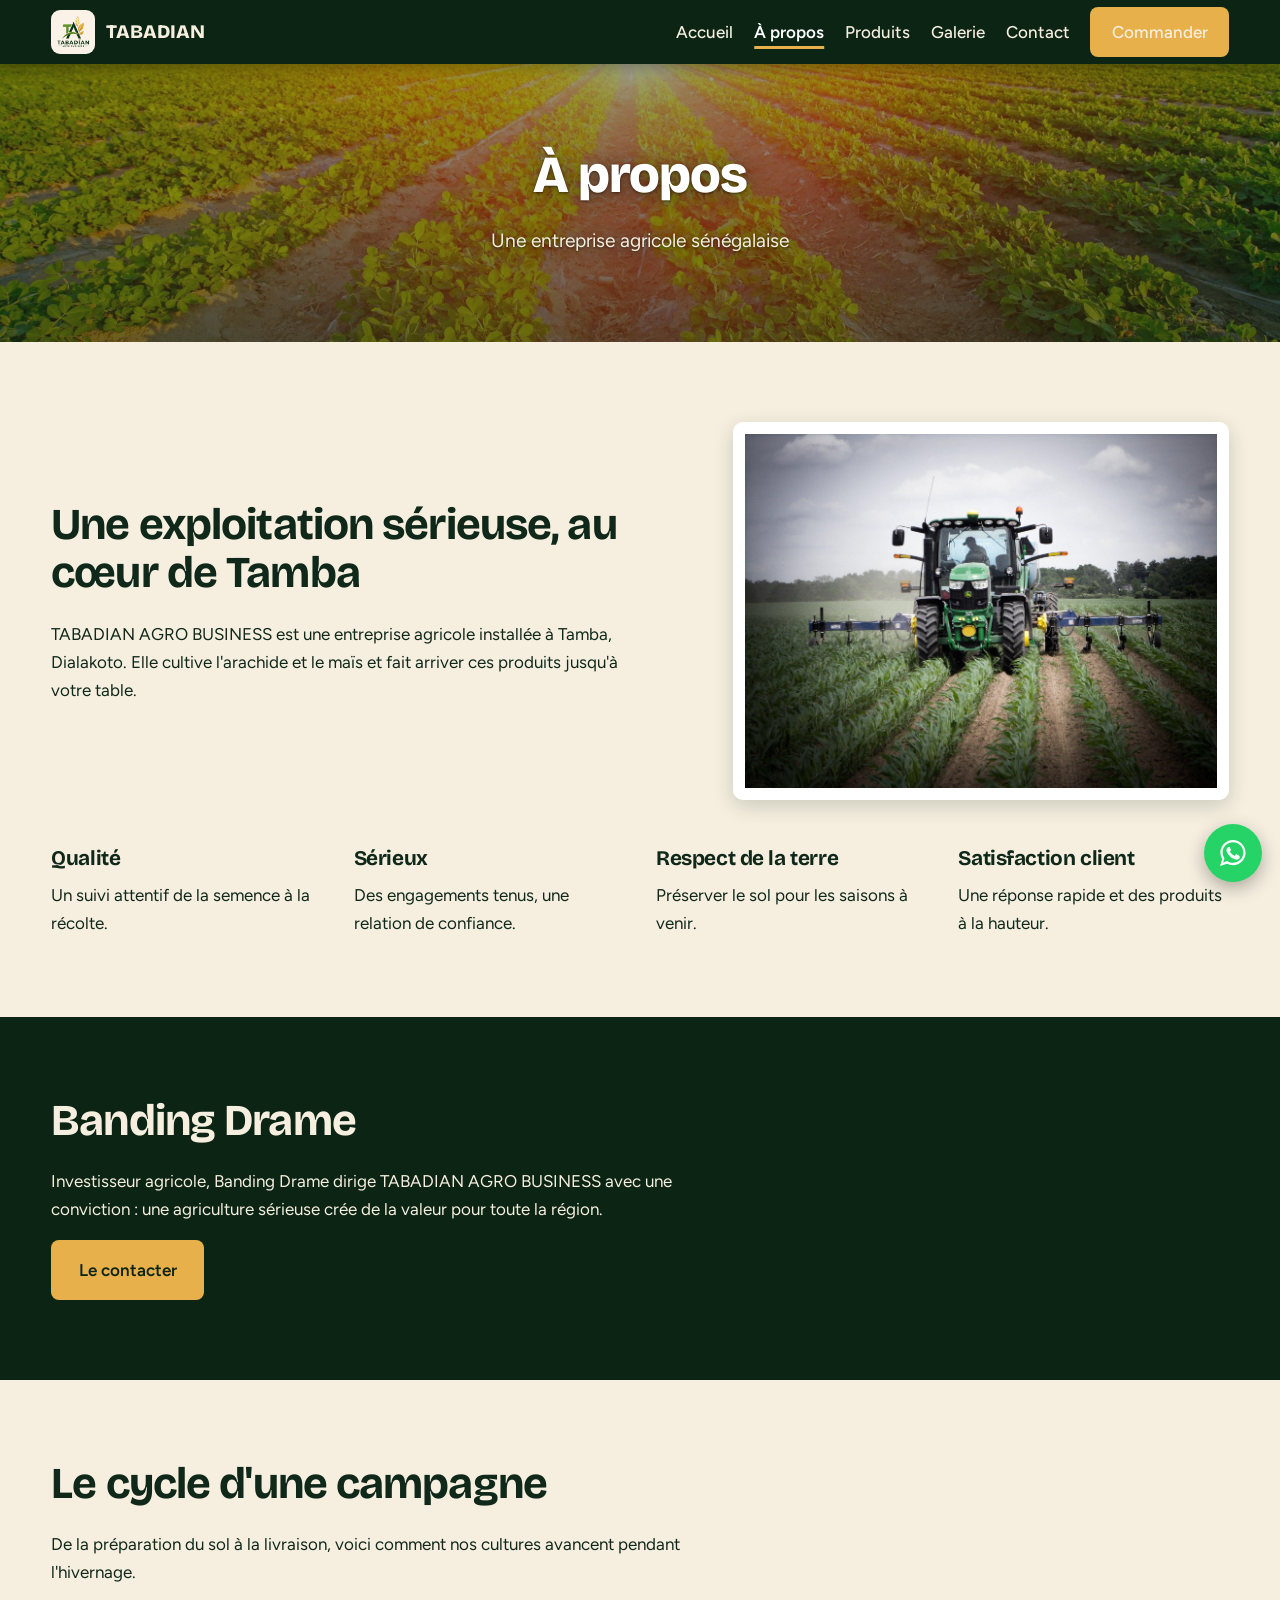
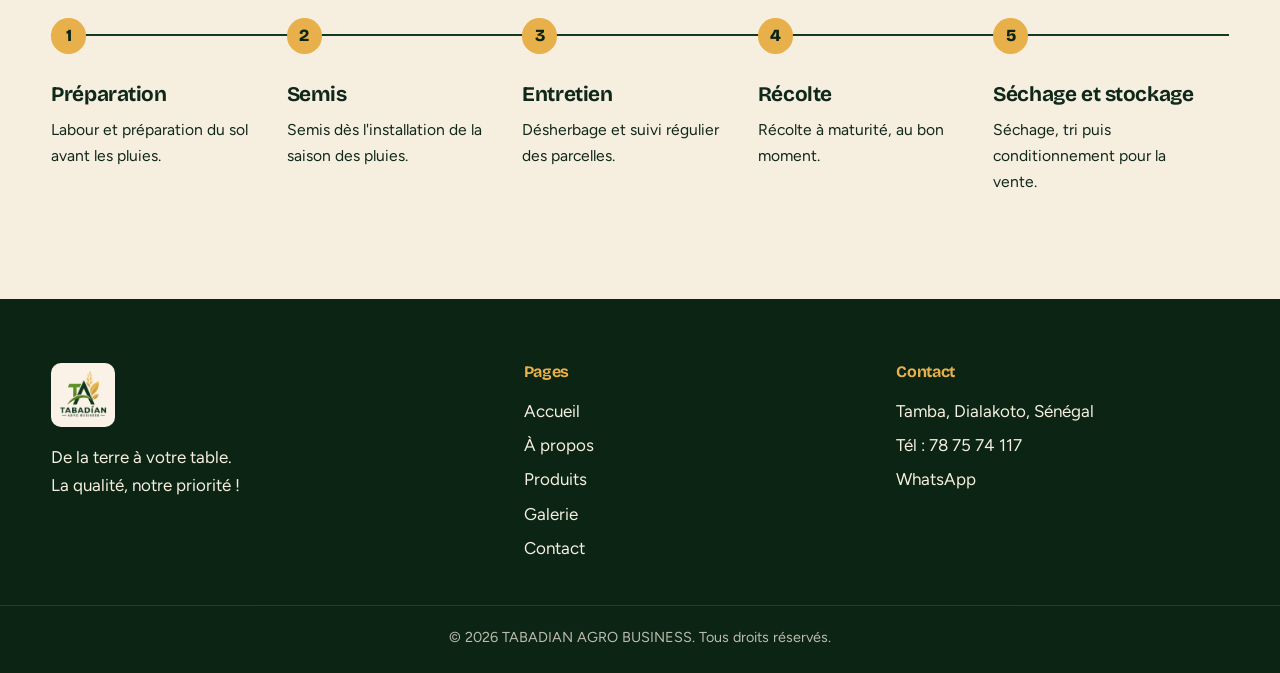
==== a-propos.html @ 51e26612 "Add files via upload" ====
<!DOCTYPE html>
<html lang="fr">
<head>
<meta charset="UTF-8">
<meta name="viewport" content="width=device-width, initial-scale=1">
<title>À propos | TABADIAN AGRO BUSINESS</title>
<meta name="description" content="Découvrez TABADIAN AGRO BUSINESS et son propriétaire Banding Drame, investisseur agricole à Tamba, Dialakoto.">
<link rel="preconnect" href="https://fonts.googleapis.com">
<link rel="preconnect" href="https://fonts.gstatic.com" crossorigin>
<link href="https://fonts.googleapis.com/css2?family=Bricolage+Grotesque:opsz,wght@12..96,500;12..96,700;12..96,800&family=Figtree:wght@400;500;600&display=swap" rel="stylesheet">
<link rel="stylesheet" href="css/style.css">
<script src="js/main.js" defer></script>
</head>
<body>
<header id="top">
  <nav class="w nav" aria-label="Navigation principale">
    <a class="logo" href="index.html"><img src="images/logo.jpg" alt="Logo TABADIAN AGRO BUSINESS" width="44" height="44"><span>TABADIAN</span></a>
    <button class="burger" aria-label="Ouvrir le menu" aria-expanded="false"><span></span><span></span><span></span></button>
    <ul class="menu"><li><a href="index.html">Accueil</a></li><li><a href="a-propos.html" aria-current="page">À propos</a></li><li><a href="productions.html">Produits</a></li><li><a href="galerie.html">Galerie</a></li><li><a href="contact.html">Contact</a></li><li><a class="btn or" href="productions.html#commande">Commander</a></li></ul>
  </nav>
</header>
<main>
<section class="hero hero-page"><div class="w"><h1>À propos</h1><p>Une entreprise agricole sénégalaise</p></div></section>
<section id="histoire"><div class="w">
  <div class="histoire">
    <div><h2>Une exploitation sérieuse, au cœur de Tamba</h2>
      <p>TABADIAN AGRO BUSINESS est une entreprise agricole installée à Tamba, Dialakoto. Elle cultive l'arachide et le maïs et fait arriver ces produits jusqu'à votre table.</p>
      </div>
    <img src="images/tracteur.jpg" alt="Tracteur travaillant entre les rangées de maïs" loading="lazy">
  </div>
  <div class="detail">
    <div><h3>Qualité</h3><p>Un suivi attentif de la semence à la récolte.</p></div>
    <div><h3>Sérieux</h3><p>Des engagements tenus, une relation de confiance.</p></div>
    <div><h3>Respect de la terre</h3><p>Préserver le sol pour les saisons à venir.</p></div>
    <div><h3>Satisfaction client</h3><p>Une réponse rapide et des produits à la hauteur.</p></div>
  </div>
</div></section>
<section class="sombre"><div class="w prop">
  <div class="portrait"><img data-remplacable src="images/banding-drame.jpg" alt="Banding Drame, investisseur agricole" loading="lazy"></div>
  <div><h2>Banding Drame</h2>
    <p>Investisseur agricole, Banding Drame dirige TABADIAN AGRO BUSINESS avec une conviction : une agriculture sérieuse crée de la valeur pour toute la région.</p>
    <a class="btn or" href="contact.html">Le contacter</a></div>
</div></section>
<section id="campagne"><div class="w">
  <h2>Le cycle d'une campagne</h2>
  <p>De la préparation du sol à la livraison, voici comment nos cultures avancent pendant l'hivernage.</p>
  <ol class="etapes">
    <li><h3>Préparation</h3><p>Labour et préparation du sol avant les pluies.</p></li>
    <li><h3>Semis</h3><p>Semis dès l'installation de la saison des pluies.</p></li>
    <li><h3>Entretien</h3><p>Désherbage et suivi régulier des parcelles.</p></li>
    <li><h3>Récolte</h3><p>Récolte à maturité, au bon moment.</p></li>
    <li><h3>Séchage et stockage</h3><p>Séchage, tri puis conditionnement pour la vente.</p></li>
  </ol>
</div></section>
</main>
<footer>
  <div class="w pied">
    <div><img src="images/logo.jpg" alt="Logo TABADIAN AGRO BUSINESS" width="64" height="64" loading="lazy"><p>De la terre à votre table.<br>La qualité, notre priorité !</p></div>
    <div><h3>Pages</h3><ul><li><a href="index.html">Accueil</a></li><li><a href="a-propos.html">À propos</a></li><li><a href="productions.html">Produits</a></li><li><a href="galerie.html">Galerie</a></li><li><a href="contact.html">Contact</a></li></ul></div>
    <div><h3>Contact</h3><ul><li>Tamba, Dialakoto, Sénégal</li><li><a href="tel:+221787574117">Tél : 78 75 74 117</a></li><li><a href="https://wa.me/221787574117" target="_blank" rel="noopener">WhatsApp</a></li></ul></div>
  </div>
  <p class="cp">© 2026 TABADIAN AGRO BUSINESS. Tous droits réservés.</p>
</footer>

<a class="wa" href="https://wa.me/221787574117" target="_blank" rel="noopener" aria-label="Écrire sur WhatsApp"><svg viewBox="0 0 32 32" aria-hidden="true"><path d="M16 3C9 3 3.4 8.6 3.4 15.5c0 2.4.7 4.7 1.9 6.6L3 29l7.100-2.300a12.500 12.500 0 0 0 5.900 1.500c6.900 0 12.600-5.600 12.600-12.500S22.900 3 16 3zm0 22.800c-1.900 0-3.700-.5-5.300-1.500l-.4-.2-4.200 1.400 1.400-4.100-.3-.4a10.200 10.200 0 0 1-1.600-5.500C5.600 9.800 10.300 5.200 16 5.200s10.400 4.600 10.400 10.300S21.700 25.800 16 25.800zm5.700-7.600c-.3-.2-1.800-.9-2.100-1s-.5-.2-.7.200-.8 1-1 1.200-.4.200-.7.100a8.500 8.500 0 0 1-4.200-3.700c-.3-.6.300-.5.900-1.700.1-.2 0-.4 0-.5l-1-2.300c-.2-.6-.5-.5-.7-.5h-.6a1.200 1.200 0 0 0-.9.400 3.800 3.800 0 0 0-1.200 2.800c0 1.700 1.200 3.300 1.400 3.500s2.400 3.700 5.800 5.100c2.100.9 2.900.9 3.900.8.600-.1 1.800-.7 2.100-1.500s.3-1.300.2-1.500-.3-.2-.6-.4z"/></svg></a>
</body>
</html>
---- css/style.css ----
/* ============================================================
   TABADIAN AGRO BUSINESS (version pro)
   Palette : vert forêt + doré (2 accents). Polices : Bricolage Grotesque + Figtree.
   ============================================================ */
:root{--nuit:#0b2414;--foret:#123a20;--foret-2:#1d4f2e;--feuille:#6a9a2b;--or:#e8b04a;--sable:#f6efe0;--blanc:#fff;--encre:#10281a;--titre:"Bricolage Grotesque",Georgia,sans-serif;--texte:"Figtree",system-ui,sans-serif;--h-entete:62px}
*,*::before,*::after{box-sizing:border-box}
html{scroll-behavior:smooth;scroll-padding-top:calc(var(--h-entete) + 1rem)}
body{margin:0;font-family:var(--texte);color:var(--encre);background:var(--sable);line-height:1.65;font-size:1.0625rem}
img{max-width:100%;display:block}
a{color:inherit}
h1,h2,h3{font-family:var(--titre);line-height:1.1;margin:0 0 .5em;letter-spacing:-.02em}
h1{font-size:clamp(2.2rem,6vw,4rem);font-weight:800}
h2{font-size:clamp(1.8rem,4vw,2.75rem);font-weight:700}
h3{font-size:1.3rem;font-weight:700}
p{margin:0 0 1em;max-width:60ch}
.w{width:min(1180px,92%);margin-inline:auto}
section{padding:clamp(3rem,7vw,5rem) 0}
.sr{position:absolute;width:1px;height:1px;overflow:hidden;clip:rect(0 0 0 0);white-space:nowrap}

/* Boutons */
.btn{display:inline-block;padding:.85rem 1.6rem;border-radius:8px;font:inherit;font-weight:600;text-decoration:none;border:2px solid transparent;cursor:pointer;transition:transform .2s,background .2s,color .2s}
.btn:hover{transform:translateY(-2px)}
.or{background:var(--or);color:var(--nuit)}
.or:hover{background:#f2c065}
.vert{background:var(--foret);color:var(--sable)}
.vert:hover{background:var(--foret-2)}
.ligne{border-color:var(--sable);color:var(--sable)}
.ligne:hover{background:var(--sable);color:var(--nuit)}
:focus-visible{outline:3px solid var(--or);outline-offset:3px}

/* Entête fixe, fond plein */
header{position:fixed;inset:0 0 auto 0;z-index:50;background:var(--nuit);box-shadow:0 2px 14px rgba(0,0,0,.3)}
.nav{display:flex;align-items:center;justify-content:space-between;min-height:var(--h-entete);padding:.45rem 0}
.logo{display:flex;align-items:center;gap:.7rem;text-decoration:none;color:var(--sable);font-family:var(--titre);font-weight:800;font-size:1.2rem}
.logo img{width:44px;height:44px;border-radius:9px;object-fit:cover}
.menu{display:flex;gap:1.3rem;list-style:none;margin:0;padding:0;align-items:center}
.menu a{color:var(--sable);text-decoration:none;font-weight:500}
.menu a:not(.btn):hover{color:var(--or)}
.menu a[aria-current="page"]:not(.btn){color:var(--blanc);font-weight:600;text-decoration:underline;text-decoration-color:var(--or);text-decoration-thickness:3px;text-underline-offset:8px}
.menu .btn{padding:.55rem 1.2rem}
.burger{display:none;background:none;border:0;width:44px;height:44px;cursor:pointer}
.burger span{display:block;height:3px;background:var(--sable);margin:6px 8px;border-radius:2px}
@media(max-width:900px){
  .burger{display:block}
  .menu{position:absolute;left:0;right:0;top:100%;flex-direction:column;align-items:stretch;gap:0;background:var(--nuit);max-height:0;overflow:hidden;visibility:hidden;padding-inline:4%;box-shadow:0 10px 14px rgba(0,0,0,.25);transition:max-height .3s,visibility .3s}
  .menu.ouvert{max-height:480px;visibility:visible;padding-bottom:1rem}
  .menu li{padding:.55rem 0}
  .menu .btn{display:block;text-align:center}
  .menu a[aria-current="page"]:not(.btn){display:inline-block}
}

/* Bannière (accueil + pages) */
.hero{min-height:75vh;display:flex;align-items:center;justify-content:center;text-align:center;color:var(--blanc);padding:calc(var(--h-entete) + 3rem) 0 3rem;background:linear-gradient(rgba(10,36,18,.35),rgba(10,36,18,.6)),url("../images/champ-arachide.jpg") center 60%/cover no-repeat var(--nuit)}
.hero h1,.hero p{text-shadow:0 1px 3px rgba(0,0,0,.5),0 2px 22px rgba(0,0,0,.4)}
.hero h1{color:var(--blanc);margin-bottom:.4em}
.hero p{font-size:1.2rem;color:var(--sable);margin-inline:auto;max-width:46ch}
.hero .sl{color:var(--or);font-family:var(--titre);font-weight:700;font-size:clamp(1.2rem,3vw,1.75rem);margin-bottom:.8rem}
.hero.hero-page{min-height:38vh;padding:calc(var(--h-entete) + 2.5rem) 0 2.5rem}
.hero.hero-page h1{font-size:clamp(2.2rem,5vw,3.25rem)}
.hero.hero-page p{margin-bottom:0}
@media(max-width:760px){.hero{min-height:60vh}}
.act{display:flex;flex-wrap:wrap;gap:1rem;margin-top:1.8rem}
.hero .act{justify-content:center}

/* Bande dorée */
.bande{background:var(--foret-2);color:var(--sable);padding:1.2rem 0}
.bande .w{display:grid;grid-template-columns:repeat(3,1fr);gap:1rem;text-align:center}
.bande b{font-family:var(--titre);font-size:1.15rem;display:block;line-height:1.3}
.bande span{font-size:.95rem}
@media(max-width:600px){.bande b{font-size:1rem}.bande span{font-size:.85rem;line-height:1.3;display:block}}

/* Produits */
.prod{display:grid;grid-template-columns:1fr 1fr;gap:1.75rem;width:min(1180px,92%);margin-inline:auto;padding:clamp(2rem,5vw,3.5rem) 0;background:var(--sable)}
.prod>div{position:relative;display:flex;align-items:flex-end;padding:clamp(1.8rem,4vw,3rem);color:var(--sable);background-size:cover;background-position:center;min-height:460px;border:12px solid #fff;border-radius:10px;overflow:hidden;box-shadow:0 6px 20px rgba(11,36,20,.18)}
.prod>div::before{content:"";position:absolute;inset:0;background:linear-gradient(180deg,rgba(11,36,20,.05),rgba(11,36,20,.85))}
.prod>div>*{position:relative}
.prod h3{font-size:clamp(1.8rem,4vw,2.5rem);color:var(--blanc)}
.prod p{max-width:34ch}
.prod ul{list-style:none;padding:0;margin:0 0 1.4rem}
.prod li{padding:.2rem 0 .2rem 1.1rem;position:relative}
.prod li::before{content:"";position:absolute;left:0;top:.85em;width:.45rem;height:.45rem;border-radius:50%;background:var(--or)}
@media(max-width:760px){.prod{grid-template-columns:1fr;gap:1.5rem}.prod>div{min-height:380px;border-width:10px}}

/* Entreprise */
.histoire{display:grid;grid-template-columns:1.1fr .9fr;gap:clamp(2rem,6vw,5rem);align-items:center}
.histoire img{border:12px solid #fff;border-radius:10px;box-shadow:0 6px 20px rgba(11,36,20,.18);width:100%;height:100%;max-height:480px;object-fit:cover}
@media(max-width:820px){.histoire img{border-width:10px}}
@media(max-width:820px){.histoire{grid-template-columns:1fr}}
.valeurs{display:flex;flex-wrap:wrap;gap:1rem 2.5rem;list-style:none;padding:0;margin:clamp(2rem,5vw,3rem) 0 0}
.valeurs li{display:flex;align-items:center;gap:.6rem;font-family:var(--titre);font-weight:700;font-size:1.1rem}
.valeurs svg{width:28px;height:28px;flex:none;fill:none;stroke:var(--foret);stroke-width:1.8;stroke-linecap:round;stroke-linejoin:round}
.detail{display:grid;grid-template-columns:repeat(auto-fit,minmax(220px,1fr));gap:2rem;margin-top:clamp(2rem,5vw,3rem)}
.detail p{margin:0}
.sombre{background:var(--nuit);color:var(--sable)}
.sombre h2,.sombre h3{color:var(--sable)}

/* Cycle d'une campagne (a-propos) */
.etapes{list-style:none;padding:0;margin:3rem 0 0;display:grid;grid-template-columns:repeat(auto-fit,minmax(190px,1fr));gap:0;counter-reset:e}
.etapes li{counter-increment:e;position:relative;padding:3rem 1.2rem 1.5rem 0;border-top:2px solid var(--foret)}
.etapes li::before{content:counter(e);position:absolute;top:-1.1rem;left:0;width:2.2rem;height:2.2rem;border-radius:50%;background:var(--or);color:var(--nuit);display:grid;place-items:center;font-weight:800;font-family:var(--titre)}
.etapes p{font-size:.98rem;margin:0}

/* Galerie */
.mosaique{display:grid;grid-template-columns:repeat(4,1fr);grid-auto-rows:210px;gap:.7rem;margin-top:1rem}
.mosaique button{border:0;padding:0;border-radius:8px;overflow:hidden;cursor:zoom-in;background:none}
.mosaique button:nth-child(1){grid-column:span 2;grid-row:span 2}
.mosaique button:nth-child(4){grid-column:span 2}
.mosaique img{width:100%;height:100%;object-fit:cover;transition:transform .5s}
.mosaique button:hover img{transform:scale(1.06)}
@media(max-width:700px){.mosaique{grid-template-columns:repeat(2,1fr);grid-auto-rows:160px}}
.lb{position:fixed;inset:0;background:rgba(5,20,10,.94);display:none;align-items:center;justify-content:center;z-index:100;padding:1rem}
.lb.actif{display:flex}
.lb img{max-height:84vh;max-width:92vw;border-radius:8px}
.lb button{position:absolute;background:rgba(255,255,255,.15);color:#fff;border:0;width:48px;height:48px;border-radius:50%;font-size:1.5rem;cursor:pointer}
.lb button:hover{background:var(--or);color:var(--nuit)}
.lb .p{left:1rem}.lb .s{right:1rem}.lb .x{top:1rem;right:1rem}

/* Commande + formulaires */
.cmd{display:grid;grid-template-columns:1fr 1fr;gap:clamp(2rem,6vw,5rem);align-items:start}
@media(max-width:820px){.cmd{grid-template-columns:1fr}}
form{background:var(--blanc);padding:2rem;border-radius:12px;color:var(--encre)}
.ch{margin-bottom:1.1rem}
label{display:block;font-weight:600;margin-bottom:.3rem}
input,select,textarea{width:100%;padding:.8rem 1rem;border:2px solid rgba(18,58,32,.25);border-radius:8px;font:inherit;background:#fff;color:var(--encre)}
input:focus,select:focus,textarea:focus{border-color:var(--foret);outline:3px solid var(--or);outline-offset:1px}
.duo{display:grid;grid-template-columns:1fr 1fr;gap:1rem}
@media(max-width:420px){.duo{grid-template-columns:1fr;gap:0}}
.er{color:#b3261e;font-size:.9rem;min-height:1.2em}
.recap{background:var(--sable);border-left:4px solid var(--or);padding:.8rem 1rem;border-radius:6px;margin-bottom:1.1rem;font-size:.98rem}
.avantages{list-style:none;padding:0;margin:1.5rem 0 0}
.avantages li{padding:.5rem 0}
.succes{display:none;background:#e3f2d3;border:2px solid var(--foret);padding:1rem;border-radius:8px;margin-top:1rem;color:var(--encre)}
.succes.visible{display:block}

/* FAQ */
details{border-bottom:1px solid rgba(18,58,32,.2);padding:1.1rem 0}
summary{cursor:pointer;font-family:var(--titre);font-weight:700;font-size:1.2rem;list-style:none;display:flex;justify-content:space-between;gap:1rem}
summary::-webkit-details-marker{display:none}
summary::after{content:"+";color:var(--foret);font-size:1.6rem;line-height:1}
details[open] summary::after{content:"−"}
details p{margin:.8rem 0 0}
.faq{max-width:820px}

/* Contact */
.contact{display:grid;grid-template-columns:1fr 1.2fr;gap:clamp(2rem,5vw,4rem);align-items:center}
.contact iframe{width:100%;height:380px;border:0;border-radius:12px}
.contact ul{list-style:none;padding:0}
.contact li{padding:.5rem 0}
@media(max-width:820px){.contact{grid-template-columns:1fr}}

/* À propos : portrait */
.prop{display:grid;grid-template-columns:.9fr 1.1fr;gap:clamp(2rem,6vw,5rem);align-items:center}
.prop.sans-photo{grid-template-columns:1fr}
.prop .portrait{background:var(--foret);border-radius:8px;overflow:hidden}
.prop .portrait img{width:100%;max-height:480px;object-fit:cover}
@media(max-width:820px){.prop{grid-template-columns:1fr}}

/* Appel à l'action */
.appel{background:var(--foret);color:var(--sable);text-align:center}
.appel h2{color:var(--sable)}
.appel p{margin-inline:auto}
.appel .act{justify-content:center}

/* Pied de page : 3 colonnes */
footer{background:var(--nuit);color:var(--sable);padding:clamp(3rem,6vw,4rem) 0 1.5rem}
.pied{display:grid;grid-template-columns:1.3fr 1fr 1fr;gap:2.5rem}
.pied img{width:64px;height:64px;border-radius:10px;object-fit:cover;margin-bottom:1rem}
.pied h3{font-size:1rem;color:var(--or);margin-bottom:.8rem}
.pied p{margin:0}
.pied ul{list-style:none;padding:0;margin:0}
.pied li{padding:.2rem 0}
footer a{text-decoration:none}
footer a:hover{color:var(--or);text-decoration:underline}
.cp{text-align:center;font-size:.9rem;opacity:.75;margin:2.5rem auto 0;padding-top:1.2rem;border-top:1px solid rgba(246,239,224,.15);max-width:none}
@media(max-width:760px){.pied{grid-template-columns:1fr;gap:2rem}footer{padding-bottom:5rem}}

/* WhatsApp flottant */
.wa{position:fixed;right:1.1rem;bottom:1.1rem;z-index:60;width:58px;height:58px;border-radius:50%;background:#25d366;display:grid;place-items:center;box-shadow:0 6px 18px rgba(0,0,0,.3)}
.wa svg{width:32px;height:32px;fill:#fff}
@media(prefers-reduced-motion:reduce){*{transition:none!important;scroll-behavior:auto!important}}
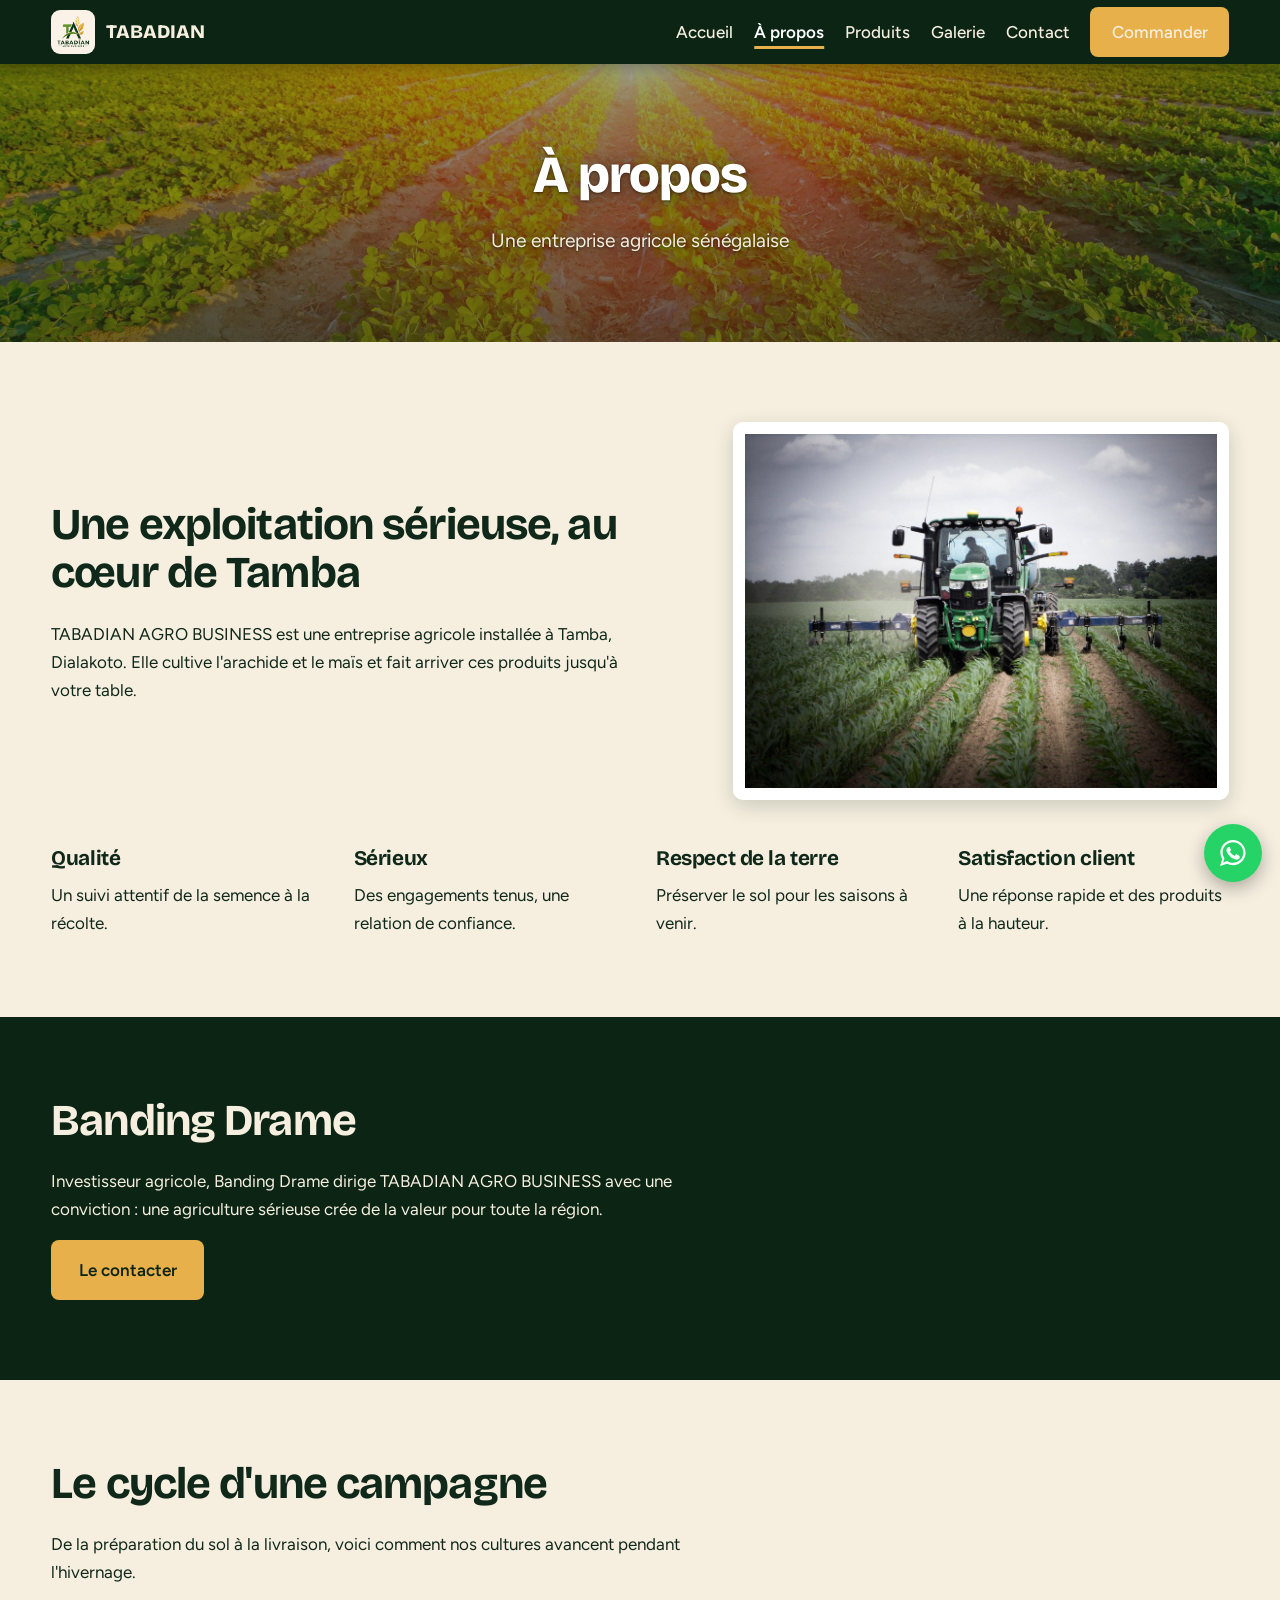
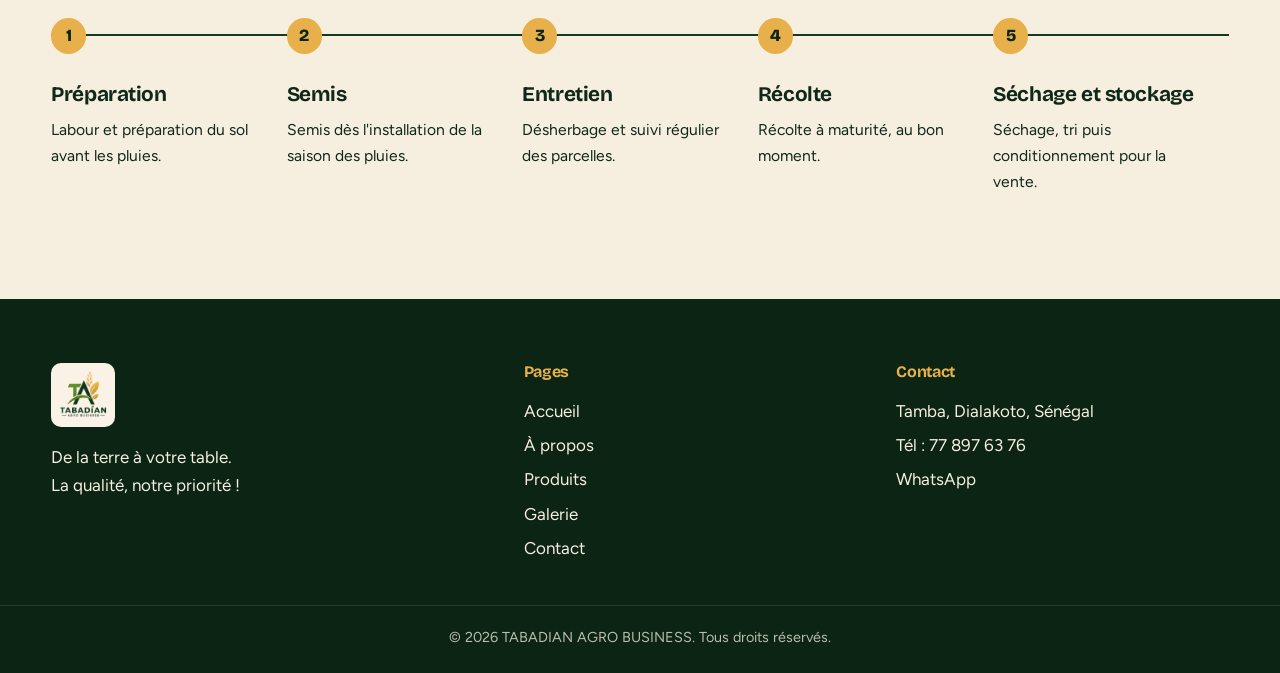
==== commit 2a604b83: "changement du numero de telephone" ====
--- a/a-propos.html
+++ b/a-propos.html
@@ -57,11 +57,11 @@
   <div class="w pied">
     <div><img src="images/logo.jpg" alt="Logo TABADIAN AGRO BUSINESS" width="64" height="64" loading="lazy"><p>De la terre à votre table.<br>La qualité, notre priorité !</p></div>
     <div><h3>Pages</h3><ul><li><a href="index.html">Accueil</a></li><li><a href="a-propos.html">À propos</a></li><li><a href="productions.html">Produits</a></li><li><a href="galerie.html">Galerie</a></li><li><a href="contact.html">Contact</a></li></ul></div>
-    <div><h3>Contact</h3><ul><li>Tamba, Dialakoto, Sénégal</li><li><a href="tel:+221787574117">Tél : 78 75 74 117</a></li><li><a href="https://wa.me/221787574117" target="_blank" rel="noopener">WhatsApp</a></li></ul></div>
+    <div><h3>Contact</h3><ul><li>Tamba, Dialakoto, Sénégal</li><li><a href="tel:+221778976376">Tél : 77 897 63 76</a></li><li><a href="https://wa.me/221778976376" target="_blank" rel="noopener">WhatsApp</a></li></ul></div>
   </div>
   <p class="cp">© 2026 TABADIAN AGRO BUSINESS. Tous droits réservés.</p>
 </footer>
 
-<a class="wa" href="https://wa.me/221787574117" target="_blank" rel="noopener" aria-label="Écrire sur WhatsApp"><svg viewBox="0 0 32 32" aria-hidden="true"><path d="M16 3C9 3 3.4 8.6 3.4 15.5c0 2.4.7 4.7 1.9 6.6L3 29l7.100-2.300a12.500 12.500 0 0 0 5.900 1.500c6.900 0 12.600-5.600 12.600-12.500S22.900 3 16 3zm0 22.800c-1.900 0-3.700-.5-5.300-1.500l-.4-.2-4.200 1.400 1.400-4.100-.3-.4a10.200 10.200 0 0 1-1.600-5.500C5.600 9.800 10.300 5.200 16 5.200s10.400 4.600 10.400 10.300S21.700 25.800 16 25.800zm5.700-7.600c-.3-.2-1.800-.9-2.100-1s-.5-.2-.7.200-.8 1-1 1.200-.4.200-.7.100a8.500 8.500 0 0 1-4.200-3.700c-.3-.6.300-.5.900-1.700.1-.2 0-.4 0-.5l-1-2.300c-.2-.6-.5-.5-.7-.5h-.6a1.200 1.200 0 0 0-.9.400 3.800 3.800 0 0 0-1.200 2.800c0 1.700 1.200 3.300 1.400 3.500s2.400 3.700 5.800 5.100c2.100.9 2.900.9 3.900.8.600-.1 1.800-.7 2.100-1.500s.3-1.300.2-1.500-.3-.2-.6-.4z"/></svg></a>
+<a class="wa" href="https://wa.me/221778976376" target="_blank" rel="noopener" aria-label="Écrire sur WhatsApp"><svg viewBox="0 0 32 32" aria-hidden="true"><path d="M16 3C9 3 3.4 8.6 3.4 15.5c0 2.4.7 4.7 1.9 6.6L3 29l7.100-2.300a12.500 12.500 0 0 0 5.900 1.500c6.900 0 12.600-5.600 12.600-12.500S22.900 3 16 3zm0 22.800c-1.900 0-3.700-.5-5.300-1.500l-.4-.2-4.200 1.400 1.400-4.100-.3-.4a10.200 10.200 0 0 1-1.600-5.500C5.600 9.800 10.300 5.200 16 5.200s10.400 4.600 10.400 10.300S21.700 25.800 16 25.800zm5.700-7.600c-.3-.2-1.800-.9-2.100-1s-.5-.2-.7.200-.8 1-1 1.200-.4.200-.7.100a8.500 8.500 0 0 1-4.200-3.700c-.3-.6.300-.5.900-1.700.1-.2 0-.4 0-.5l-1-2.300c-.2-.6-.5-.5-.7-.5h-.6a1.200 1.200 0 0 0-.9.400 3.800 3.800 0 0 0-1.200 2.800c0 1.700 1.200 3.300 1.400 3.500s2.400 3.700 5.800 5.100c2.100.9 2.900.9 3.900.8.600-.1 1.800-.7 2.100-1.500s.3-1.300.2-1.500-.3-.2-.6-.4z"/></svg></a>
 </body>
 </html>
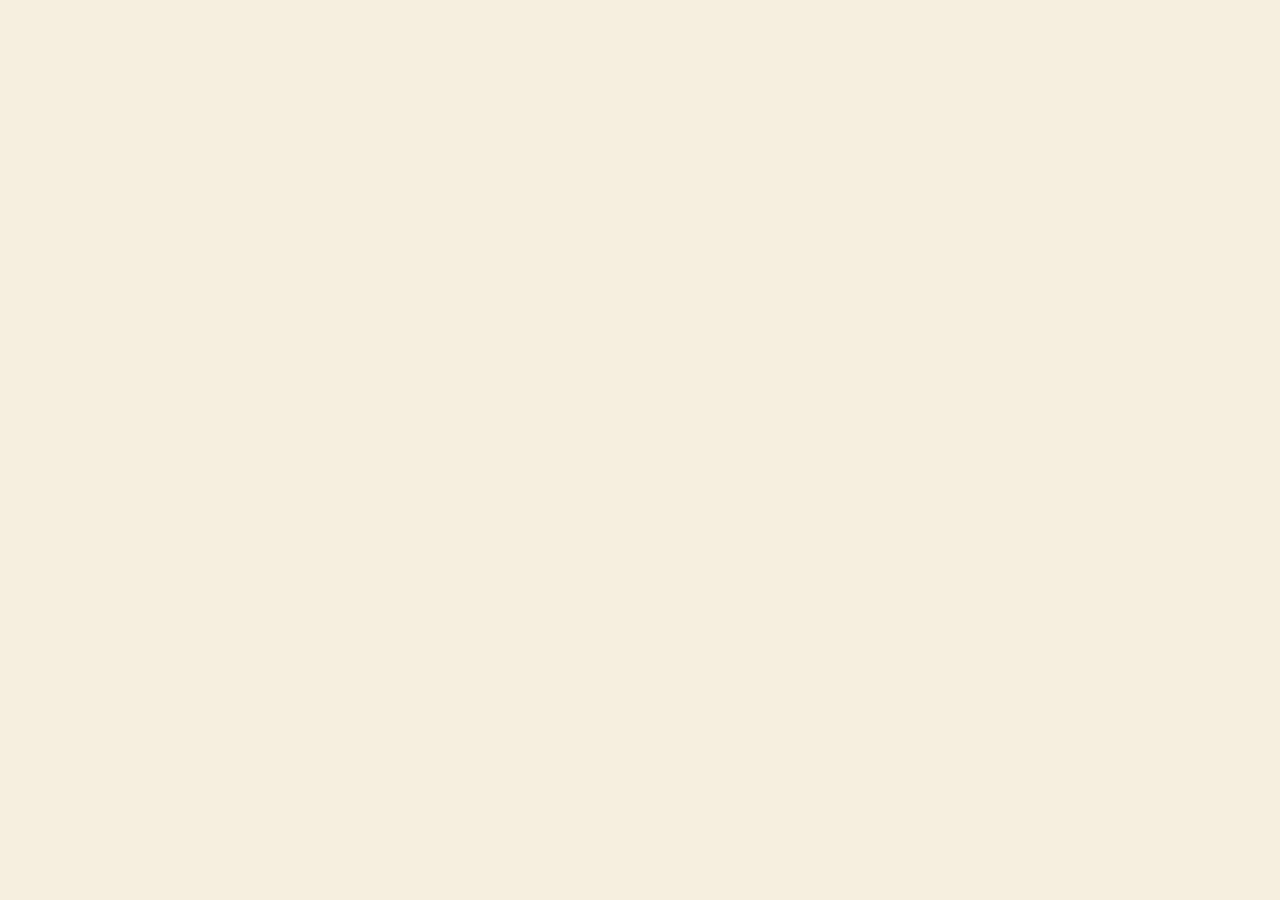
==== commit 7ee09c74: "Add logo image as favicon to all pages" ====
--- a/a-propos.html
+++ b/a-propos.html
@@ -3,6 +3,7 @@
 <head>
 <meta charset="UTF-8">
 <meta name="viewport" content="width=device-width, initial-scale=1">
+<link rel="icon" href="images/logo.jpg" type="image/jpeg">
 <title>À propos | TABADIAN AGRO BUSINESS</title>
 <meta name="description" content="Découvrez TABADIAN AGRO BUSINESS et son propriétaire Banding Drame, investisseur agricole à Tamba, Dialakoto.">
 <link rel="preconnect" href="https://fonts.googleapis.com">
@@ -11,57 +12,3 @@
 <link rel="stylesheet" href="css/style.css">
 <script src="js/main.js" defer></script>
 </head>
-<body>
-<header id="top">
-  <nav class="w nav" aria-label="Navigation principale">
-    <a class="logo" href="index.html"><img src="images/logo.jpg" alt="Logo TABADIAN AGRO BUSINESS" width="44" height="44"><span>TABADIAN</span></a>
-    <button class="burger" aria-label="Ouvrir le menu" aria-expanded="false"><span></span><span></span><span></span></button>
-    <ul class="menu"><li><a href="index.html">Accueil</a></li><li><a href="a-propos.html" aria-current="page">À propos</a></li><li><a href="productions.html">Produits</a></li><li><a href="galerie.html">Galerie</a></li><li><a href="contact.html">Contact</a></li><li><a class="btn or" href="productions.html#commande">Commander</a></li></ul>
-  </nav>
-</header>
-<main>
-<section class="hero hero-page"><div class="w"><h1>À propos</h1><p>Une entreprise agricole sénégalaise</p></div></section>
-<section id="histoire"><div class="w">
-  <div class="histoire">
-    <div><h2>Une exploitation sérieuse, au cœur de Tamba</h2>
-      <p>TABADIAN AGRO BUSINESS est une entreprise agricole installée à Tamba, Dialakoto. Elle cultive l'arachide et le maïs et fait arriver ces produits jusqu'à votre table.</p>
-      </div>
-    <img src="images/tracteur.jpg" alt="Tracteur travaillant entre les rangées de maïs" loading="lazy">
-  </div>
-  <div class="detail">
-    <div><h3>Qualité</h3><p>Un suivi attentif de la semence à la récolte.</p></div>
-    <div><h3>Sérieux</h3><p>Des engagements tenus, une relation de confiance.</p></div>
-    <div><h3>Respect de la terre</h3><p>Préserver le sol pour les saisons à venir.</p></div>
-    <div><h3>Satisfaction client</h3><p>Une réponse rapide et des produits à la hauteur.</p></div>
-  </div>
-</div></section>
-<section class="sombre"><div class="w prop">
-  <div class="portrait"><img data-remplacable src="images/banding-drame.jpg" alt="Banding Drame, investisseur agricole" loading="lazy"></div>
-  <div><h2>Banding Drame</h2>
-    <p>Investisseur agricole, Banding Drame dirige TABADIAN AGRO BUSINESS avec une conviction : une agriculture sérieuse crée de la valeur pour toute la région.</p>
-    <a class="btn or" href="contact.html">Le contacter</a></div>
-</div></section>
-<section id="campagne"><div class="w">
-  <h2>Le cycle d'une campagne</h2>
-  <p>De la préparation du sol à la livraison, voici comment nos cultures avancent pendant l'hivernage.</p>
-  <ol class="etapes">
-    <li><h3>Préparation</h3><p>Labour et préparation du sol avant les pluies.</p></li>
-    <li><h3>Semis</h3><p>Semis dès l'installation de la saison des pluies.</p></li>
-    <li><h3>Entretien</h3><p>Désherbage et suivi régulier des parcelles.</p></li>
-    <li><h3>Récolte</h3><p>Récolte à maturité, au bon moment.</p></li>
-    <li><h3>Séchage et stockage</h3><p>Séchage, tri puis conditionnement pour la vente.</p></li>
-  </ol>
-</div></section>
-</main>
-<footer>
-  <div class="w pied">
-    <div><img src="images/logo.jpg" alt="Logo TABADIAN AGRO BUSINESS" width="64" height="64" loading="lazy"><p>De la terre à votre table.<br>La qualité, notre priorité !</p></div>
-    <div><h3>Pages</h3><ul><li><a href="index.html">Accueil</a></li><li><a href="a-propos.html">À propos</a></li><li><a href="productions.html">Produits</a></li><li><a href="galerie.html">Galerie</a></li><li><a href="contact.html">Contact</a></li></ul></div>
-    <div><h3>Contact</h3><ul><li>Tamba, Dialakoto, Sénégal</li><li><a href="tel:+221778976376">Tél : 77 897 63 76</a></li><li><a href="https://wa.me/221778976376" target="_blank" rel="noopener">WhatsApp</a></li></ul></div>
-  </div>
-  <p class="cp">© 2026 TABADIAN AGRO BUSINESS. Tous droits réservés.</p>
-</footer>
-
-<a class="wa" href="https://wa.me/221778976376" target="_blank" rel="noopener" aria-label="Écrire sur WhatsApp"><svg viewBox="0 0 32 32" aria-hidden="true"><path d="M16 3C9 3 3.4 8.6 3.4 15.5c0 2.4.7 4.7 1.9 6.6L3 29l7.100-2.300a12.500 12.500 0 0 0 5.900 1.500c6.900 0 12.600-5.600 12.600-12.500S22.900 3 16 3zm0 22.800c-1.900 0-3.700-.5-5.300-1.500l-.4-.2-4.200 1.400 1.400-4.100-.3-.4a10.200 10.200 0 0 1-1.600-5.500C5.600 9.800 10.300 5.200 16 5.200s10.400 4.600 10.400 10.300S21.700 25.800 16 25.800zm5.700-7.600c-.3-.2-1.800-.9-2.100-1s-.5-.2-.7.200-.8 1-1 1.200-.4.200-.7.100a8.500 8.500 0 0 1-4.200-3.700c-.3-.6.300-.5.900-1.700.1-.2 0-.4 0-.5l-1-2.300c-.2-.6-.5-.5-.7-.5h-.6a1.200 1.200 0 0 0-.9.400 3.800 3.800 0 0 0-1.200 2.800c0 1.700 1.200 3.300 1.400 3.500s2.400 3.700 5.800 5.100c2.100.9 2.900.9 3.900.8.600-.1 1.800-.7 2.100-1.500s.3-1.300.2-1.500-.3-.2-.6-.4z"/></svg></a>
-</body>
-</html>
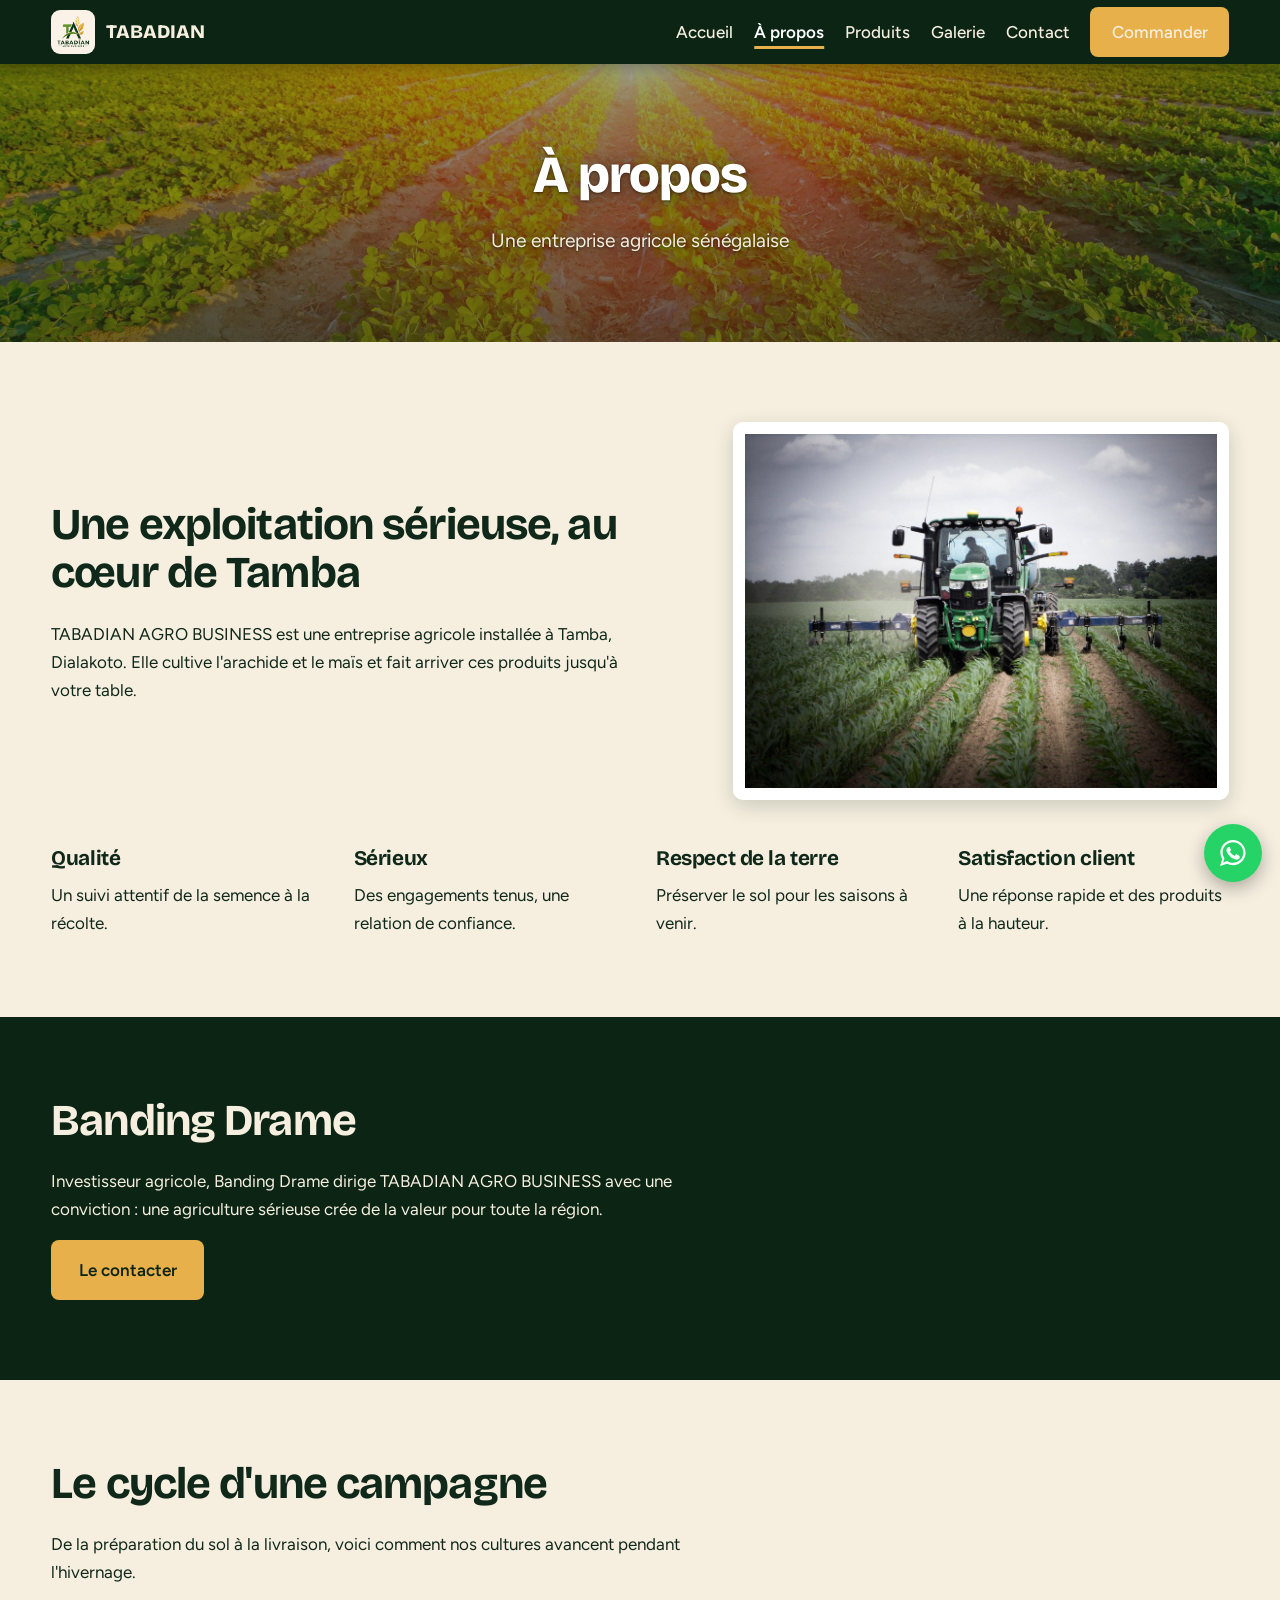
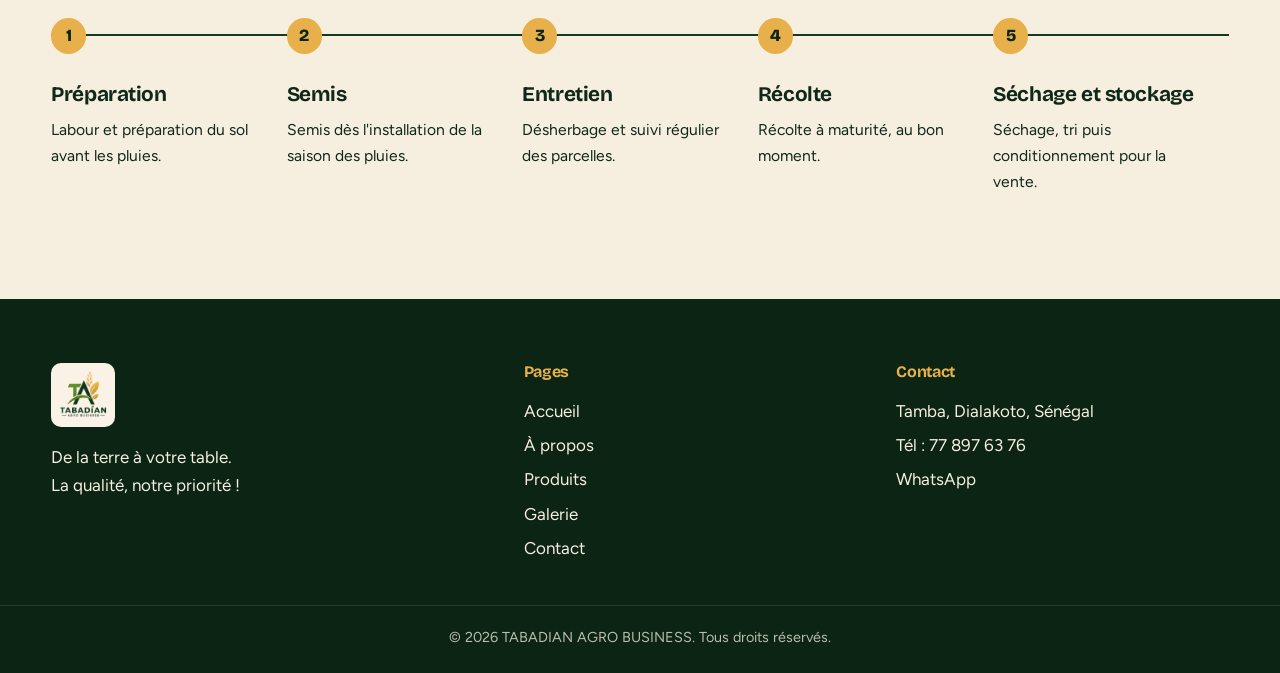
==== commit 13391fde: "Revert "Add logo image as favicon to all pages" This reverts commit 7ee09c744f3844f2bb6c9dc4b2468606" ====
--- a/a-propos.html
+++ b/a-propos.html
@@ -3,7 +3,6 @@
 <head>
 <meta charset="UTF-8">
 <meta name="viewport" content="width=device-width, initial-scale=1">
-<link rel="icon" href="images/logo.jpg" type="image/jpeg">
 <title>À propos | TABADIAN AGRO BUSINESS</title>
 <meta name="description" content="Découvrez TABADIAN AGRO BUSINESS et son propriétaire Banding Drame, investisseur agricole à Tamba, Dialakoto.">
 <link rel="preconnect" href="https://fonts.googleapis.com">
@@ -12,3 +11,57 @@
 <link rel="stylesheet" href="css/style.css">
 <script src="js/main.js" defer></script>
 </head>
+<body>
+<header id="top">
+  <nav class="w nav" aria-label="Navigation principale">
+    <a class="logo" href="index.html"><img src="images/logo.jpg" alt="Logo TABADIAN AGRO BUSINESS" width="44" height="44"><span>TABADIAN</span></a>
+    <button class="burger" aria-label="Ouvrir le menu" aria-expanded="false"><span></span><span></span><span></span></button>
+    <ul class="menu"><li><a href="index.html">Accueil</a></li><li><a href="a-propos.html" aria-current="page">À propos</a></li><li><a href="productions.html">Produits</a></li><li><a href="galerie.html">Galerie</a></li><li><a href="contact.html">Contact</a></li><li><a class="btn or" href="productions.html#commande">Commander</a></li></ul>
+  </nav>
+</header>
+<main>
+<section class="hero hero-page"><div class="w"><h1>À propos</h1><p>Une entreprise agricole sénégalaise</p></div></section>
+<section id="histoire"><div class="w">
+  <div class="histoire">
+    <div><h2>Une exploitation sérieuse, au cœur de Tamba</h2>
+      <p>TABADIAN AGRO BUSINESS est une entreprise agricole installée à Tamba, Dialakoto. Elle cultive l'arachide et le maïs et fait arriver ces produits jusqu'à votre table.</p>
+      </div>
+    <img src="images/tracteur.jpg" alt="Tracteur travaillant entre les rangées de maïs" loading="lazy">
+  </div>
+  <div class="detail">
+    <div><h3>Qualité</h3><p>Un suivi attentif de la semence à la récolte.</p></div>
+    <div><h3>Sérieux</h3><p>Des engagements tenus, une relation de confiance.</p></div>
+    <div><h3>Respect de la terre</h3><p>Préserver le sol pour les saisons à venir.</p></div>
+    <div><h3>Satisfaction client</h3><p>Une réponse rapide et des produits à la hauteur.</p></div>
+  </div>
+</div></section>
+<section class="sombre"><div class="w prop">
+  <div class="portrait"><img data-remplacable src="images/banding-drame.jpg" alt="Banding Drame, investisseur agricole" loading="lazy"></div>
+  <div><h2>Banding Drame</h2>
+    <p>Investisseur agricole, Banding Drame dirige TABADIAN AGRO BUSINESS avec une conviction : une agriculture sérieuse crée de la valeur pour toute la région.</p>
+    <a class="btn or" href="contact.html">Le contacter</a></div>
+</div></section>
+<section id="campagne"><div class="w">
+  <h2>Le cycle d'une campagne</h2>
+  <p>De la préparation du sol à la livraison, voici comment nos cultures avancent pendant l'hivernage.</p>
+  <ol class="etapes">
+    <li><h3>Préparation</h3><p>Labour et préparation du sol avant les pluies.</p></li>
+    <li><h3>Semis</h3><p>Semis dès l'installation de la saison des pluies.</p></li>
+    <li><h3>Entretien</h3><p>Désherbage et suivi régulier des parcelles.</p></li>
+    <li><h3>Récolte</h3><p>Récolte à maturité, au bon moment.</p></li>
+    <li><h3>Séchage et stockage</h3><p>Séchage, tri puis conditionnement pour la vente.</p></li>
+  </ol>
+</div></section>
+</main>
+<footer>
+  <div class="w pied">
+    <div><img src="images/logo.jpg" alt="Logo TABADIAN AGRO BUSINESS" width="64" height="64" loading="lazy"><p>De la terre à votre table.<br>La qualité, notre priorité !</p></div>
+    <div><h3>Pages</h3><ul><li><a href="index.html">Accueil</a></li><li><a href="a-propos.html">À propos</a></li><li><a href="productions.html">Produits</a></li><li><a href="galerie.html">Galerie</a></li><li><a href="contact.html">Contact</a></li></ul></div>
+    <div><h3>Contact</h3><ul><li>Tamba, Dialakoto, Sénégal</li><li><a href="tel:+221778976376">Tél : 77 897 63 76</a></li><li><a href="https://wa.me/221778976376" target="_blank" rel="noopener">WhatsApp</a></li></ul></div>
+  </div>
+  <p class="cp">© 2026 TABADIAN AGRO BUSINESS. Tous droits réservés.</p>
+</footer>
+
+<a class="wa" href="https://wa.me/221778976376" target="_blank" rel="noopener" aria-label="Écrire sur WhatsApp"><svg viewBox="0 0 32 32" aria-hidden="true"><path d="M16 3C9 3 3.4 8.6 3.4 15.5c0 2.4.7 4.7 1.9 6.6L3 29l7.100-2.300a12.500 12.500 0 0 0 5.900 1.500c6.900 0 12.600-5.600 12.600-12.500S22.900 3 16 3zm0 22.800c-1.900 0-3.700-.5-5.300-1.500l-.4-.2-4.200 1.400 1.400-4.100-.3-.4a10.200 10.200 0 0 1-1.600-5.500C5.600 9.800 10.300 5.200 16 5.200s10.400 4.600 10.400 10.300S21.700 25.800 16 25.800zm5.700-7.600c-.3-.2-1.800-.9-2.100-1s-.5-.2-.7.200-.8 1-1 1.200-.4.200-.7.100a8.500 8.500 0 0 1-4.200-3.700c-.3-.6.300-.5.900-1.700.1-.2 0-.4 0-.5l-1-2.300c-.2-.6-.5-.5-.7-.5h-.6a1.200 1.200 0 0 0-.9.400 3.800 3.800 0 0 0-1.200 2.800c0 1.700 1.200 3.300 1.400 3.500s2.400 3.700 5.800 5.100c2.100.9 2.900.9 3.900.8.600-.1 1.800-.7 2.100-1.500s.3-1.300.2-1.500-.3-.2-.6-.4z"/></svg></a>
+</body>
+</html>
